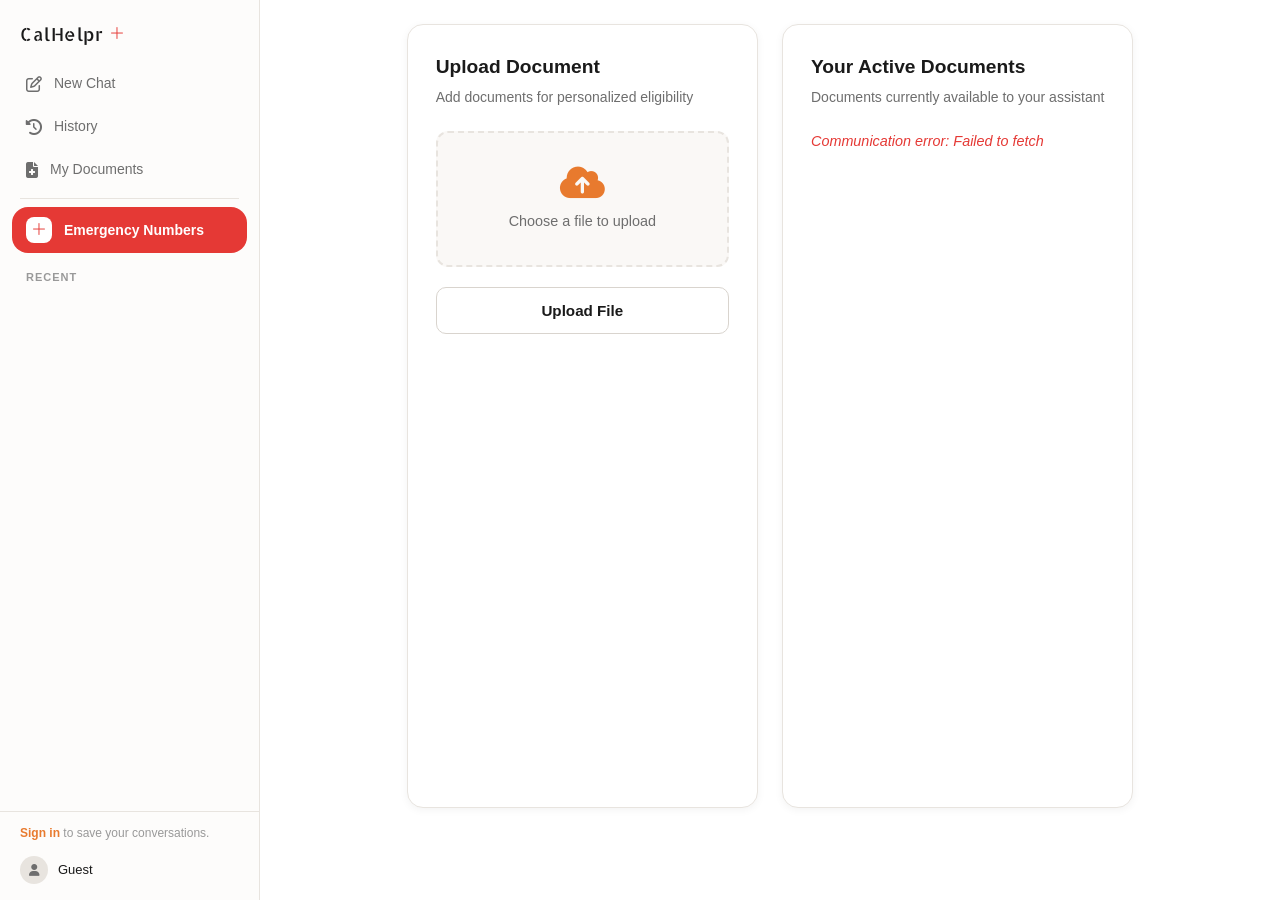
==== frontnd/documents.html @ 7130ef8a "add documents upload page" ====
<!DOCTYPE html>
<html lang="en-US">
<head>
    <meta charset="UTF-8">
    <meta name="viewport" content="width=device-width, initial-scale=1.0">
    <title>Chat History — Documents</title>
    <link rel="icon" type="image/png" href="favicon.png">
    <link rel="preconnect" href="https://fonts.googleapis.com">
    <link rel="preconnect" href="https://fonts.gstatic.com" crossorigin>
    <link href="https://fonts.googleapis.com/css2?family=Allerta+Stencil&display=swap" rel="stylesheet">
    <link rel="stylesheet" href="style.css">
    <link rel="stylesheet" href="https://cdnjs.cloudflare.com/ajax/libs/font-awesome/6.4.0/css/all.min.css">
    <link rel="stylesheet" href="https://cdn.jsdelivr.net/npm/bootstrap-icons/font/bootstrap-icons.css">
</head>
<body>
    <div class="app-container">
        <aside class="sidebar">
            <a href="index.html" class="sidebar-brand">
                <span class="brand-text">CalHelpr</span>
                <i class="bi bi-plus-lg brand-cross"></i>
            </a>

            <nav class="sidebar-nav">
                <a href="index.html" class="nav-item" id="nav-new-chat">
                    <i class="fa-regular fa-pen-to-square"></i>
                    <span>New Chat</span>
                </a>
                <a href="history.html" class="nav-item" id="nav-library">
                    <i class="fa-solid fa-clock-rotate-left"></i>
                    <span>History</span>
                </a>
                <a href="documents.html" class="nav-item" id="nav-documents">
                    <i class="fa-solid fa-file-medical"></i>
                    <span>My Documents</span>
                </a>
            </nav>

            <div class="sidebar-divider"></div>

            <nav class="sidebar-nav">
                <a href="emergency.html" class="nav-item nav-emergency active" id="nav-emergency-sidebar">
                    <div class="emergency-icon">
                        <i class="bi bi-plus-lg"></i>
                    </div>
                    <span>Emergency Numbers</span>
                </a>
            </nav>

            <div class="sidebar-content">
                <p class="sidebar-section-label">Recent</p>
                <div class="chat-list">
                    </div>
            </div>

            <div class="sidebar-footer">
                <p class="sidebar-signin-prompt" id="sidebar-signin-text">
                    <a href="login.html">Sign in</a> to save your conversations.
                </p>
                <div class="user-profile">
                    <div class="avatar"><i class="fa-solid fa-user"></i></div>
                    <span id="sidebar-name">Guest</span>
                </div>
            </div>
        </aside>

    <div class="app-container">
        <main class="documents-layout">
            <section class="doc-card">
                <h3>Upload Document</h3>
                <p class="subtitle">Add documents for personalized eligibility</p>
                
                <form id="uploadForm">
                    <div class="file-drop-zone">
                        <input type="file" id="fileInput" required>
                        <label for="fileInput" class="file-label">
                            <i class="fa-solid fa-cloud-arrow-up"></i>
                            <span>Choose a file to upload</span>
                        </label>
                    </div>
                    <button type="submit" class="btn-primary">Upload File</button>
                </form>
                <div id="uploadStatus"></div>
            </section>

            <section class="doc-card">
                <h3>Your Active Documents</h3>
                <p class="subtitle">Documents currently available to your assistant</p>
                <div id="fileListContainer">
                    <p class="loading-text">Loading file manager repository...</p>
                </div>
            </section>
        </main>

        <nav class="mobile-bottom-bar">
            <a href="index.html" class="bottom-bar-item" id="nav-chat">
                <i class="fa-regular fa-message"></i>
                <span>Chat</span>
            </a>
            <a href="emergency.html" class="bottom-bar-item emergency-mobile active" id="nav-emergency">
                <div class="emergency-icon-mobile">
                    <i class="bi bi-plus-lg"></i>
                </div>
                <span>Emergency</span>
            </a>
            <a href="history.html" class="bottom-bar-item" id="nav-history">
                <i class="fa-solid fa-clock-rotate-left"></i>
                <span>History</span>
            </a>
            <a href="documents.html" class="bottom-bar-item" id="nav-documents-mobile">
                <i class="fa-solid fa-file-medical"></i>
                <span>Docs</span>
            </a>
        </nav>
    </div>

    <script src="documents.js"></script>
</body>
</html>
---- frontnd/style.css ----
/* =============================================
   CaHelpr — Master Stylesheet
   Orange/Yellow/Red warm theme on white base.
   Aino Headline font loaded locally.
============================================= */

:root {
    --bg-color: #ffffff;
    --bg-secondary: #faf8f6;
    --sidebar-bg: #fdfcfb;
    --border-color: #e8e4df;
    --border-light: #f0ece8;
    --text-primary: #1a1a1a;
    --text-secondary: #6e6e6e;
    --text-muted: #999;
    --hover-bg: #f5f0eb;
    --emergency-bg: #e53935;
    --emergency-text: #ffffff;
    --emergency-hover: #d32f2f;
    --accent: #e87a2e;
    --accent-hover: #d46a1f;
    --accent-glow: rgba(232, 122, 46, 0.15);
    --accent-warm: #f5a623;
    --input-bg: #ffffff;
    --input-border: #d9d4ce;
    --shadow-sm: 0 2px 8px rgba(0,0,0,0.05);
    --shadow-md: 0 4px 12px rgba(0,0,0,0.07);
    --shadow-lg: 0 8px 30px rgba(0,0,0,0.09);
    --radius-sm: 8px;
    --radius-md: 16px;
    --radius-lg: 20px;
    --radius-xl: 24px;
    --radius-full: 50%;
    --clip-path-squircle: polygon(0px 32px,.078px 20.2712px,.3127px 16.0785px,.7058px 13.0122px,1.2605px 10.5458px,1.9817px 8.4842px,2.8766px 6.7314px,3.9554px 5.233px,5.233px 3.9554px,6.7314px 2.8766px,8.4842px 1.9817px,10.5458px 1.2605px,13.0122px .7058px,16.0785px .3127px,20.2712px .078px,32px 0px, calc(100% - 32px) 0px, calc(100% - 19.9074px) .0896px, calc(100% - 15.5906px) .3591px, calc(100% - 12.4422px) .8109px, calc(100% - 9.9208px) 1.4493px, calc(100% - 7.8262px) 2.2809px, calc(100% - 6.0604px) 3.3157px, calc(100% - 4.5682px) 4.5682px, calc(100% - 3.3157px) 6.0604px, calc(100% - 2.2809px) 7.8262px, calc(100% - 1.4493px) 9.9208px, calc(100% - .8109px) 12.4422px, calc(100% - .3591px) 15.5906px, calc(100% - .0896px) 19.9074px,100% 32px,100% calc(100% - 32px) , calc(100% - .0896px) calc(100% - 19.9074px) , calc(100% - .3591px) calc(100% - 15.5906px) , calc(100% - .8109px) calc(100% - 12.4422px) , calc(100% - 1.4493px) calc(100% - 9.9208px) , calc(100% - 2.2809px) calc(100% - 7.8262px) , calc(100% - 3.3157px) calc(100% - 6.0604px) , calc(100% - 4.5682px) calc(100% - 4.5682px) , calc(100% - 6.0604px) calc(100% - 3.3157px) , calc(100% - 7.8262px) calc(100% - 2.2809px) , calc(100% - 9.9208px) calc(100% - 1.4493px) , calc(100% - 12.4422px) calc(100% - .8109px) , calc(100% - 15.5906px) calc(100% - .3591px) , calc(100% - 19.9074px) calc(100% - .0896px) , calc(100% - 32px) 100%,32px 100%,19.9074px calc(100% - .0896px) ,15.5906px calc(100% - .3591px) ,12.4422px calc(100% - .8109px) ,9.9208px calc(100% - 1.4493px) ,7.8262px calc(100% - 2.2809px) ,6.0604px calc(100% - 3.3157px) ,4.5682px calc(100% - 4.5682px) ,3.3157px calc(100% - 6.0604px) ,2.2809px calc(100% - 7.8262px) ,1.4493px calc(100% - 9.9208px) ,.8109px calc(100% - 12.4422px) ,.3591px calc(100% - 15.5906px) ,.0896px calc(100% - 19.9074px) ,0px calc(100% - 32px) ,0px calc(100% - 32px) ,0px calc(92.3077% - 27.0769px) ,0px calc(84.6154% - 22.1538px) ,0px calc(76.9231% - 17.2308px) ,0px calc(69.2308% - 12.3077px) ,0px calc(61.5385% - 7.3846px) ,0px calc(53.8462% - 2.4615px) ,0px calc(46.1538% + 2.4615px) ,0px calc(38.4615% + 7.3846px) ,0px calc(30.7692% + 12.3077px) ,0px calc(23.0769% + 17.2308px) ,0px calc(15.3846% + 22.1538px) ,0px calc(7.6923% + 27.0769px) ,0px 32px);
    --bottom-bar-h: 68px;
    --safe-bottom: env(safe-area-inset-bottom, 0px);
    --font-brand: 'Allerta Stencil', Georgia, serif;
    --font-body: 'Inter', -apple-system, BlinkMacSystemFont, 'Segoe UI', Roboto, sans-serif;
}

/* ---------- Reset ---------- */
*,*::before,*::after{box-sizing:border-box;margin:0;padding:0}
html{-webkit-text-size-adjust:100%;-webkit-tap-highlight-color:transparent}
body{font-family:var(--font-body);background:var(--bg-color);color:var(--text-primary);display:flex;height:100vh;height:100dvh;overflow:hidden;line-height:1.5}
a{color:inherit;text-decoration:none}
button,input{font-family:inherit}
.hidden{display:none!important}

/* ---------- Brand ---------- */
.brand-text{font-family:var(--font-brand);font-size:18px;color:var(--text-primary);letter-spacing:0.5px}
.brand-cross{color:var(--emergency-bg);font-size:16px;font-weight:700;margin-left:4px}
.brand-text-lg{font-size:24px}
.brand-cross-lg{font-size:20px;margin-left:6px}

/* ---------- App Container ---------- */
.app-container{display:flex;width:100%;height:100%;position:relative}

/* ============================================
   SIDEBAR
============================================ */
.sidebar{width:260px;background:var(--sidebar-bg);border-right:1px solid var(--border-color);display:flex;flex-direction:column;flex-shrink:0}

.sidebar-brand{display:flex;align-items:center;padding:20px 20px 16px;gap:2px}

.sidebar-nav{display:flex;flex-direction:column;gap:2px;padding:0 12px}

.nav-item{display:flex;align-items:center;gap:12px;padding:10px 14px;border-radius:var(--radius-md);font-size:14px;font-weight:500;color:var(--text-secondary);cursor:pointer;transition:background .15s,color .15s}
.nav-item:hover{background:var(--hover-bg);color:var(--text-primary)}
.nav-item.active{color:var(--text-primary);font-weight:600}
.nav-item i:not(.bi){font-size:16px}

.nav-emergency{background:var(--emergency-bg);color:#fff;font-weight:600}
.nav-emergency:hover{background:var(--emergency-hover);color:#fff}
.nav-item.nav-emergency, .nav-item.nav-emergency:hover {color: #ffffff !important;}
.nav-item.nav-emergency .emergency-icon i,
.nav-item.nav-emergency.active .emergency-icon i,
.nav-item.nav-emergency .emergency-icon .bi,
.nav-item.nav-emergency.active .emergency-icon .bi {
    color: var(--emergency-bg) !important;
    display: inline-block !important;
    margin: 0 !important;
    padding: 0 !important;
}
.sidebar-divider{height:1px;background:var(--border-color);margin:8px 20px}

.sidebar-content{flex:1;overflow-y:auto;padding:4px 12px}

.sidebar-section-label{font-size:11px;font-weight:700;text-transform:uppercase;letter-spacing:1px;color:var(--text-muted);padding:12px 14px 4px}

.chat-list{display:flex;flex-direction:column;gap:2px}
.chat-item{display:flex;align-items:center;gap:12px;padding:9px 14px;border-radius:var(--radius-md);cursor:pointer;font-size:13px;color:var(--text-secondary);transition:background .15s;text-decoration:none}
.chat-item:hover{background:var(--hover-bg);color:var(--text-primary)}
.chat-item i{font-size:14px;flex-shrink:0}

.emergency-icon{display:flex;align-items:center;justify-content:center;width:26px;height:26px;background:#fff;color:var(--emergency-bg);border-radius:8px;font-size:16px;font-weight:700;flex-shrink:0}

.sidebar-footer{padding:12px 16px;border-top:1px solid var(--border-color);display:flex;flex-direction:column;gap:10px}
.sidebar-signin-prompt{font-size:12px;color:var(--text-muted);padding:0 4px}
.sidebar-signin-prompt a{color:var(--accent);font-weight:600}
.sidebar-signin-prompt a:hover{text-decoration:underline}

.user-profile{display:flex;align-items:center;gap:10px;font-size:13px;font-weight:500;color:var(--text-primary);padding:4px}
.avatar{width:28px;height:28px;background:var(--border-color);border-radius:var(--radius-full);display:flex;align-items:center;justify-content:center;color:var(--text-secondary);font-size:12px}

/* ============================================
   MAIN CONTENT & CHAT AREA FIXES
============================================ */
.main-content{flex:1;display:flex;flex-direction:column;position:relative;background:var(--bg-color);min-width:0;height:100vh;}

.top-bar{height:56px;display:flex;align-items:center;padding:0 20px;justify-content:space-between;flex-shrink:0}
.mobile-logo{display:none;align-items:center;gap:2px}
.spacer{flex:1}

.sign-in-btn{display:inline-flex;align-items:center;background:var(--accent);color:#fff;border:none;padding:8px 20px;border-radius:var(--radius-md);font-size:13px;font-weight:600;cursor:pointer;transition:background .2s;white-space:nowrap}
.sign-in-btn:hover{background:var(--accent-hover)}

.chat-area{flex:1;display:flex;flex-direction:column;align-items:center;justify-content:flex-start;padding:20px;max-width:800px;margin:0 auto;width:100%;height:calc(100vh - 56px);overflow:hidden;}
.welcome-text{font-size:28px;font-weight:700;margin-bottom:24px;color:var(--text-primary);text-align:center;line-height:1.3;flex-shrink:0;}

.chat-messages{flex: 1; width: 100%; max-width: 680px; overflow-y: auto; display: flex; flex-direction: column; gap: 1rem; margin-bottom: 1rem; padding-right: 6px;}

.input-container{width:100%;max-width:680px;margin-bottom:16px;flex-shrink:0;}

.input-box{display:flex;align-items:center;background:var(--input-bg);border-radius:28px;padding:6px 20px;box-shadow:var(--shadow-md);border:1px solid var(--border-color);transition:border-color .2s,box-shadow .2s}
.input-box:focus-within{border-color:var(--accent);box-shadow:0 4px 16px var(--accent-glow)}
.input-box input{flex:1;background:transparent;border:none;padding:14px 4px;font-size:15px;outline:none;color:var(--text-primary);min-width:0}
.input-box input::placeholder{color:#b5b0aa}

.suggestions{display:flex;flex-wrap:wrap;gap:10px;justify-content:center;margin-top:10px;flex-shrink:0;}
.suggestion-btn{background:var(--bg-color);border:none;padding:9px 16px;border-radius:var(--radius-md);font-size:13px;font-weight:500;color:var(--text-secondary);cursor:pointer;transition:all .2s;display:flex;align-items:center;gap:7px;box-shadow:inset 0 0 0 1px var(--border-color);white-space:nowrap}
.suggestion-btn:hover{background:var(--hover-bg);color:var(--text-primary);border-color:var(--input-border)}
.suggestion-btn i{color:var(--accent)}

.disclaimer{font-size:12px;color:var(--text-muted);margin-top:20px;text-align:center;width:100%;padding:0 20px;flex-shrink:0;}
.chat-item.active {
   background-color: var(--hover-bg);   
   color: var(--text-primary);
   font-weight: 500;
   border-left: 3px solid var(--accent);
}

/* ============================================
   MOBILE BOTTOM BAR
============================================ */
.mobile-bottom-bar{display:none;position:fixed;bottom:0;left:0;width:100%;background:var(--bg-color);border-top:1px solid var(--border-color);height:calc(var(--bottom-bar-h) + var(--safe-bottom));padding-bottom:var(--safe-bottom);justify-content:space-around;align-items:flex-end;z-index:100}

.bottom-bar-item{display:flex;flex-direction:column;align-items:center;justify-content:flex-end;gap:6px;color:var(--text-muted);font-size:12px;font-weight:500;flex:1;padding-bottom:12px;transition:color .2s;-webkit-tap-highlight-color:transparent;text-decoration:none}
.bottom-bar-item.active{color:var(--accent);font-weight:600}
.bottom-bar-item i:not(.bi){font-size:24px}

.emergency-mobile{color:var(--emergency-bg);font-weight:700}
.emergency-mobile.active{color:var(--emergency-bg)}
.emergency-icon-mobile{width:48px;height:48px;background:var(--emergency-bg);color:#fff;border-radius:var(--radius-md);display:flex;align-items:center;justify-content:center;box-shadow:0 4px 14px rgba(229,57,53,0.4)}
.emergency-icon-mobile .bi{font-size:24px;font-weight:700}

/* ============================================
   AUTH PAGES (Login & Signup)
============================================ */
.auth-body{display:flex;align-items:center;justify-content:center;background:linear-gradient(160deg,#fff8f0 0%,#fff4e8 40%,#f9f7f5 100%);min-height:100vh;min-height:100dvh;overflow-y:auto;padding:24px 20px}

.auth-wrapper{display:flex;flex-direction:column;align-items:center;width:100%;max-width:420px;gap:20px}
.auth-back-link{display:flex;align-items:center;gap:8px;align-self:flex-start;font-size:14px;font-weight:500;color:var(--text-secondary);transition:color .2s;padding:4px 0}
.auth-back-link:hover{color:var(--accent)}

.auth-card{width:100%;background:var(--bg-color);border-radius:var(--radius-md);box-shadow:var(--shadow-lg);padding:36px 32px;border:1px solid var(--border-color);animation:authIn .4s ease-out}
@keyframes authIn{from{opacity:0;transform:translateY(16px)}to{opacity:1;transform:translateY(0)}}

.auth-brand{text-align:center;margin-bottom:28px}
.auth-logo-row{display:flex;align-items:center;justify-content:center;gap:2px;margin-bottom:16px}
.auth-title{font-size:22px;font-weight:700;margin-bottom:4px;color:var(--text-primary)}
.auth-subtitle{font-size:14px;color:var(--text-secondary)}

.auth-form{display:flex;flex-direction:column;gap:18px}
.form-group{display:flex;flex-direction:column;gap:6px}
.form-label{font-size:13px;font-weight:600;color:var(--text-primary)}
.form-input-wrap{display:flex;align-items:center;border:none;border-radius:var(--radius-md);padding:2px 18px;gap:10px;background:var(--bg-color);box-shadow:inset 0 0 0 1px var(--border-color);transition:box-shadow .2s}
.form-input-wrap:focus-within{box-shadow:inset 0 0 0 1px var(--accent), 0 0 0 3px var(--accent-glow)}
.form-icon{color:var(--text-muted);font-size:14px;flex-shrink:0}
.form-input{flex:1;border:none;outline:none;padding:12px 0;font-size:14px;background:transparent;color:var(--text-primary);min-width:0}
.form-input::placeholder{color:#b5b0aa}

.form-toggle-pw{background:transparent;border:none;cursor:pointer;color:var(--text-muted);font-size:15px;display:flex;align-items:center;padding:6px;transition:color .2s;flex-shrink:0}
.form-toggle-pw:hover{color:var(--text-primary)}

.form-options{display:flex;justify-content:space-between;align-items:center;font-size:13px;flex-wrap:wrap;gap:8px}
.form-checkbox-label{display:flex;align-items:center;gap:8px;cursor:pointer;color:var(--text-secondary);user-select:none;font-size:13px;line-height:1.4}
.form-checkbox{display:none}
.form-checkbox-custom{width:18px;height:18px;border:2px solid var(--input-border);border-radius:4px;display:flex;align-items:center;justify-content:center;transition:background .2s,border-color .2s;flex-shrink:0}
.form-checkbox:checked+.form-checkbox-custom{background:var(--accent);border-color:var(--accent)}
.form-checkbox:checked+.form-checkbox-custom::after{content:'✓';color:#fff;font-size:12px;font-weight:700;line-height:1}

.form-link{color:var(--accent);font-weight:500;transition:color .2s}
.form-link:hover{color:var(--accent-hover);text-decoration:underline}

.auth-submit-btn{width:100%;padding:14px;background:var(--accent);color:#fff;border:none;border-radius:var(--radius-md);font-size:15px;font-weight:600;cursor:pointer;transition:background .2s,transform .15s;letter-spacing:.3px}
.auth-submit-btn:hover{background:var(--accent-hover);transform:translateY(-1px)}
.auth-submit-btn:active{transform:translateY(0);opacity:.85}

.auth-switch-text{text-align:center;font-size:13px;color:var(--text-secondary);margin-top:20px}
.auth-footer-text{font-size:12px;color:var(--text-muted)}

/* ============================================
   HISTORY PAGE
============================================ */
.history-page{flex:1;display:flex;flex-direction:column;overflow-y:auto;padding:0 24px 24px}
.history-search-wrap{position:sticky;top:0;background:var(--bg-color);padding:14px 0;z-index:10}
.history-search-box{display:flex;align-items:center;background:var(--bg-secondary);border:1px solid var(--border-color);border-radius:30px;padding:10px 18px;gap:10px;max-width:600px;margin:0 auto;transition:border-color .2s,box-shadow .2s}
.history-search-box:focus-within{border-color:var(--accent);box-shadow:0 0 0 3px var(--accent-glow);background:var(--bg-color)}
.history-search-icon{color:var(--text-muted);font-size:14px;flex-shrink:0}
.history-search-input{flex:1;border:none;outline:none;background:transparent;font-size:14px;color:var(--text-primary);min-width:0}
.history-search-input::placeholder{color:#b5b0aa}

.history-list{max-width:600px;margin:0 auto;width:100%;display:flex;flex-direction:column;gap:4px}
.history-date-group{margin-bottom:4px}
.history-date-label{font-size:11px;font-weight:700;text-transform:uppercase;letter-spacing:1px;color:var(--text-muted);padding:14px 4px 6px}

.history-item{display:flex;align-items:center;gap:12px;padding:12px 14px;border-radius:var(--radius-md);cursor:pointer;transition:background .15s;text-decoration:none;color:inherit}
.history-item:hover{background:var(--hover-bg)}
.history-item:active{background:var(--border-color)}
.history-item-icon{flex-shrink:0;width:36px;height:36px;border-radius:var(--radius-sm);background:var(--bg-secondary);border:1px solid var(--border-light);display:flex;align-items:center;justify-content:center;color:var(--text-muted);font-size:15px}
.history-item-body{flex:1;min-width:0;display:flex;flex-direction:column;gap:2px}
.history-item-title{font-size:14px;font-weight:600;color:var(--text-primary);white-space:nowrap;overflow:hidden;text-overflow:ellipsis}
.history-item-preview{font-size:12px;color:var(--text-muted);white-space:nowrap;overflow:hidden;text-overflow:ellipsis}
.history-item-time{flex-shrink:0;font-size:11px;color:var(--text-muted);white-space:nowrap}

/* ============================================
   EMERGENCY PAGE
============================================ */
.emergency-page{flex:1;display:flex;flex-direction:column;overflow-y:auto;padding:24px;max-width:800px;margin:0 auto;width:100%}
.emergency-header{margin-bottom:24px;text-align:center}
.emergency-title{font-size:24px;font-weight:700;color:var(--emergency-hover);margin-bottom:8px}
.emergency-subtitle{font-size:14px;color:var(--text-secondary)}

.emergency-grid{display:flex;flex-direction:column;gap:12px}
.emergency-card{background:var(--bg-color);border:none;border-radius:var(--radius-md);overflow:hidden;transition:all .2s;box-shadow:inset 0 0 0 1px var(--border-color)}
.emergency-card:hover{box-shadow:inset 0 0 0 1px var(--input-border)}
.emergency-card.expanded{box-shadow:inset 0 0 0 1px var(--emergency-bg);background:var(--bg-color)}

.emergency-card-header{display:flex;align-items:center;padding:16px 20px;gap:16px;cursor:pointer;user-select:none;background:transparent}
.emergency-card-icon{width:42px;height:42px;border-radius:var(--radius-sm);display:flex;align-items:center;justify-content:center;font-size:18px;color:#fff;flex-shrink:0}
.general-icon{background:linear-gradient(135deg, #e53935, #c62828)}
.mental-icon{background:linear-gradient(135deg, var(--accent), var(--accent-warm))}
.poison-icon{background:linear-gradient(135deg, #f5a623, #f57f17)}
.non-icon{background:linear-gradient(135deg, #ffb300, #ff8f00)}
.violence-icon{background:linear-gradient(135deg, #e64a19, #bf360c)}
.substance-icon{background:linear-gradient(135deg, #f4511e, #d84315)}

.emergency-card-title{flex:1;font-size:16px;font-weight:600;color:var(--text-primary)}
.emergency-card-arrow{color:var(--text-muted);font-size:14px;transition:transform .3s}
.emergency-card.expanded .emergency-card-arrow{transform:rotate(180deg)}

.emergency-card-body{display:none;padding:0 20px 20px 20px;border-top:1px solid var(--border-color);margin-top:0;padding-top:16px;background:transparent}
.emergency-card.expanded .emergency-card-body{display:block;animation:fadeIn .3s ease-out}
@keyframes fadeIn{from{opacity:0;transform:translateY(-5px)}to{opacity:1;transform:translateY(0)}}

.emergency-card-desc{font-size:14px;color:var(--text-secondary);margin-bottom:16px;line-height:1.5}
.emergency-call-btn{display:inline-flex;align-items:center;justify-content:center;gap:8px;background:linear-gradient(135deg, var(--emergency-bg), var(--accent));color:#fff;padding:12px 24px;border-radius:var(--radius-md);font-size:15px;font-weight:600;text-decoration:none;transition:opacity .2s,transform .15s;width:100%;box-shadow:var(--shadow-sm)}
.emergency-call-btn:hover{opacity:.92;transform:translateY(-1px)}
.emergency-call-btn:active{transform:translateY(0);opacity:.85}
/* ============================================
   RESPONSIVE
============================================ */
@media(max-width:768px){
    .sidebar{display:none}
    .mobile-logo{display:flex}
    .mobile-bottom-bar{display:flex}
    .main-content{padding-bottom:calc(var(--bottom-bar-h) + var(--safe-bottom)); height: 100vh;}
    .top-bar{height:60px;padding:0 20px}
    .sign-in-btn{padding:8px 20px;font-size:14px}
    
    .chat-area{
        padding: 15px;
        justify-content: flex-start;
        height: calc(100vh - 60px - var(--bottom-bar-h) - var(--safe-bottom));
    }
    
    .welcome-text{font-size:24px;margin-bottom:16px;padding:0 12px}
    .input-box{padding:6px 18px;border-radius:28px}
    .input-box input{padding:14px 4px;font-size:16px}
    .suggestions{gap:8px;margin-top:12px}
    .suggestion-btn{padding:10px 14px;font-size:13px;gap:6px}
    .disclaimer{margin-top:16px;font-size:11px}
    .history-page{padding:0 16px calc(var(--bottom-bar-h) + var(--safe-bottom) + 8px)}
    .history-search-wrap{padding:12px 0}
    .history-search-box{padding:10px 16px}
    .history-item{padding:14px 12px;gap:12px}
    .history-item-icon{width:40px;height:40px;font-size:16px}
    .history-item-title{font-size:15px}
    .history-item-preview{font-size:13px}
    .history-item-time{font-size:12px}
    .brand-text{font-size:20px}
    .brand-cross{font-size:18px}
    .auth-body{padding:20px 16px}
    .auth-wrapper{gap:16px}
    .auth-card{padding:32px 24px}
    .auth-brand{margin-bottom:24px}
    .auth-form{gap:16px}
    
    .emergency-page{padding:16px 16px calc(var(--bottom-bar-h) + var(--safe-bottom) + 16px)}
    .emergency-title{font-size:22px}
    .emergency-card-header{padding:14px 16px;gap:12px}
    .emergency-card-icon{width:36px;height:36px;font-size:16px}
    .emergency-card-title{font-size:15px}
    .emergency-card-body{padding:0 16px 16px 16px}
    .emergency-call-btn{padding:14px;font-size:16px}
}

@media(max-width:420px){
    .welcome-text{font-size:22px;margin-bottom:16px}
    .suggestion-btn{padding:8px 12px;font-size:12px}
    .auth-card{padding:28px 20px;border-radius:var(--radius-md)}
    .auth-title{font-size:20px}
    .auth-subtitle{font-size:14px}
    .form-input{font-size:16px;padding:12px 0}
    .auth-submit-btn{padding:14px;font-size:15px}
}

/* =============================================
   Documents Workspace Layout
============================================= */
.documents-layout {
   display: grid;
   grid-template-columns: repeat(auto-fit, minmax(300px, 1fr));
   gap: 24px;
   max-width: 1000px;
   margin: 0 auto;
   padding: 24px 20px calc(var(--bottom-bar-h) + var(--safe-bottom) + 24px);
}

.doc-card {
   background: var(--bg-color);
   border: 1px solid var(--border-color);
   border-radius: 16px;
   padding: 28px;
   box-shadow: var(--shadow-sm);
}

.doc-card h3 {
   margin: 0 0 6px 0;
   color: var(--text-primary);
   font-size: 1.2rem;
   font-weight: 600;
}

.doc-card .subtitle {
   margin: 0 0 24px 0;
   color: var(--text-secondary);
   font-size: 0.875rem;
   line-height: 1.4;
}

.file-drop-zone {
   position: relative;
   border: 2px dashed var(--border-color);
   background: var(--bg-secondary);
   border-radius: 12px;
   padding: 32px 20px;
   text-align: center;
   margin-bottom: 20px;
   transition: border-color 0.2s ease, background-color 0.2s ease;
}

.file-drop-zone:hover {
   border-color: var(--accent);
   background: var(--hover-bg);
}

.file-drop-zone input[type="file"] {
   position: absolute;
   width: 100%;
   height: 100%;
   top: 0;
   left: 0;
   opacity: 0;
   cursor: pointer;
}

.file-label {
   display: flex;
   flex-direction: column;
   align-items: center;
   gap: 10px;
   color: var(--text-secondary);
   cursor: pointer;
}

.file-label i {
   font-size: 2.25rem;
   color: var(--accent);
}

.file-label span {
   font-size: 0.9rem;
   font-weight: 500;
}

.btn-primary {
   background: transparent;
   color: var(--text-primary);
   border: 1px solid var(--input-border);
   padding: 14px;
   border-radius: 10px;
   width: 100%;
   font-size: 0.95rem;
   cursor: pointer;
   font-weight: 600;
   transition: background-color 0.2s ease, border-color 0.2s ease, box-shadow 0.2s ease;
}

.btn-primary:hover {
   background: var(--hover-bg);
   border-color: var(--border-color);
}

.btn-primary:focus-visible {
   outline: 2px solid var(--accent);
   box-shadow: var(--accent-glow);
}

.file-item {
   display: flex;
   align-items: center;
   gap: 14px;
   padding: 14px 18px;
   background: var(--bg-secondary);
   border: 1px solid var(--border-light);
   border-radius: 10px;
   margin-bottom: 12px;
   transition: border-color 0.2s ease;
}

.file-item:hover {
   border-color: var(--border-color);
}

.file-item i {
   color: var(--accent);
   font-size: 1.15rem;
}

.file-name {
   flex: 1;
   font-weight: 500;
   font-size: 0.925rem;
   color: var(--text-primary);
   word-break: break-all;
}

#uploadStatus {
   margin-top: 14px;
   font-weight: 600;
   font-size: 0.9rem;
}

.loading-text, 
.empty-text {
   color: var(--text-muted);
   font-style: italic;
   font-size: 0.9rem;
   margin: 8px 0;
}

@media (max-width: 768px) {
   .documents-layout {
       grid-template-columns: 1fr;
       gap: 16px;
       padding: 16px 16px calc(var(--bottom-bar-h) + var(--safe-bottom) + 16px);
   }
   
   .doc-card {
       padding: 20px;
   }
}
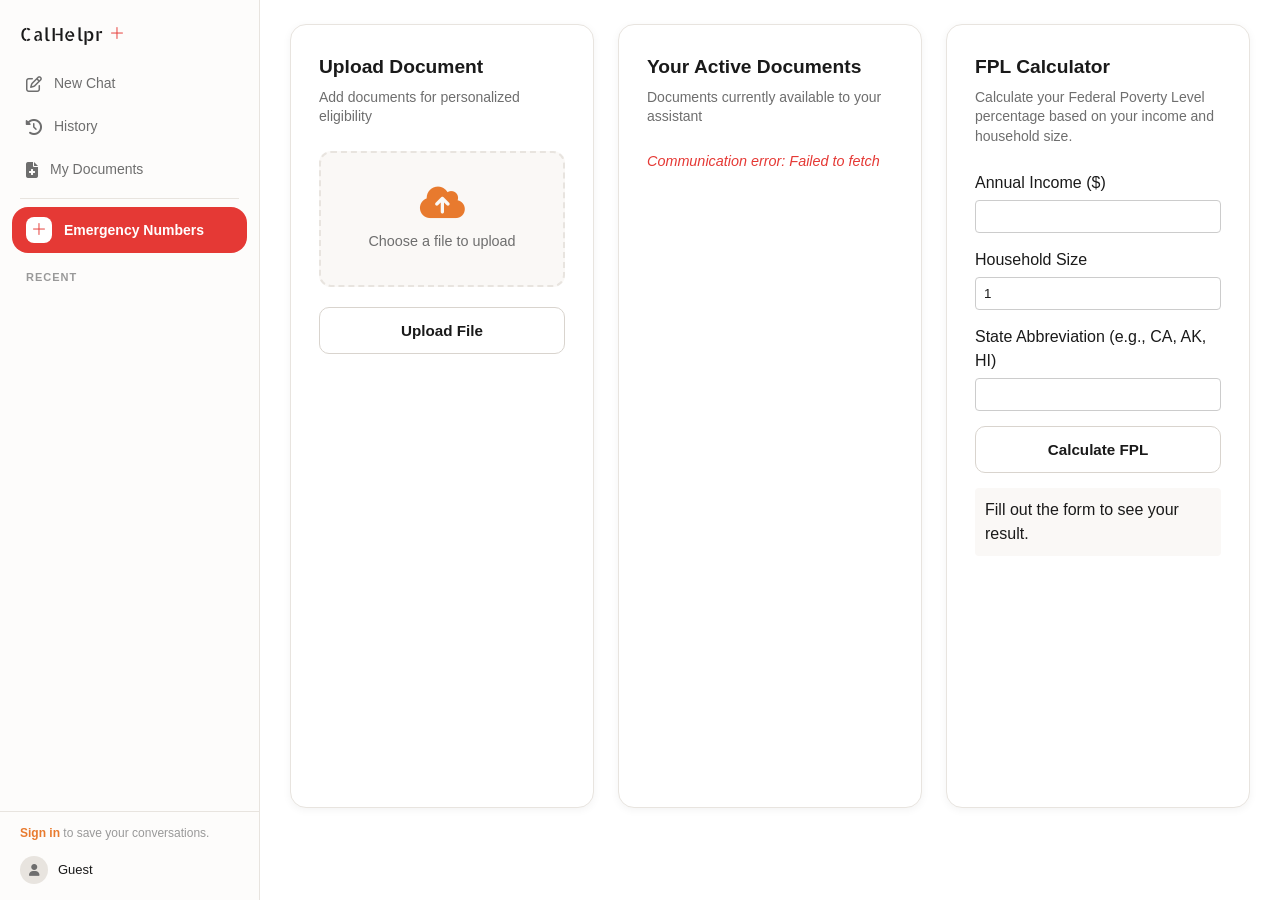
==== commit 82dfcde7: "merged?" ====
--- a/frontnd/documents.html
+++ b/frontnd/documents.html
@@ -89,6 +89,29 @@
                     <p class="loading-text">Loading file manager repository...</p>
                 </div>
             </section>
+
+            <section class="doc-card">
+                <h3>FPL Calculator</h3>
+                <p class="subtitle">Calculate your Federal Poverty Level percentage based on your income and household size.</p>
+                <form id="fplForm" onsubmit="calculateFPL(event)">
+                    <div style="margin-bottom: 15px;">
+                        <label for="fplIncome" style="display:block; margin-bottom:5px;">Annual Income ($)</label>
+                        <input type="number" id="fplIncome" required style="width:100%; padding:8px; border-radius:4px; border:1px solid #ccc; background:var(--bg-primary); color:var(--text-primary);">
+                    </div>
+                    <div style="margin-bottom: 15px;">
+                        <label for="fplHousehold" style="display:block; margin-bottom:5px;">Household Size</label>
+                        <input type="number" id="fplHousehold" required min="1" value="1" style="width:100%; padding:8px; border-radius:4px; border:1px solid #ccc; background:var(--bg-primary); color:var(--text-primary);">
+                    </div>
+                    <div style="margin-bottom: 15px;">
+                        <label for="fplState" style="display:block; margin-bottom:5px;">State Abbreviation (e.g., CA, AK, HI)</label>
+                        <input type="text" id="fplState" style="width:100%; padding:8px; border-radius:4px; border:1px solid #ccc; background:var(--bg-primary); color:var(--text-primary);">
+                    </div>
+                    <button type="submit" class="btn-primary">Calculate FPL</button>
+                </form>
+                <div id="fplResult" style="margin-top: 15px; padding: 10px; background:var(--bg-secondary); border-radius: 4px;">
+                    Fill out the form to see your result.
+                </div>
+            </section>
         </main>
 
         <nav class="mobile-bottom-bar">
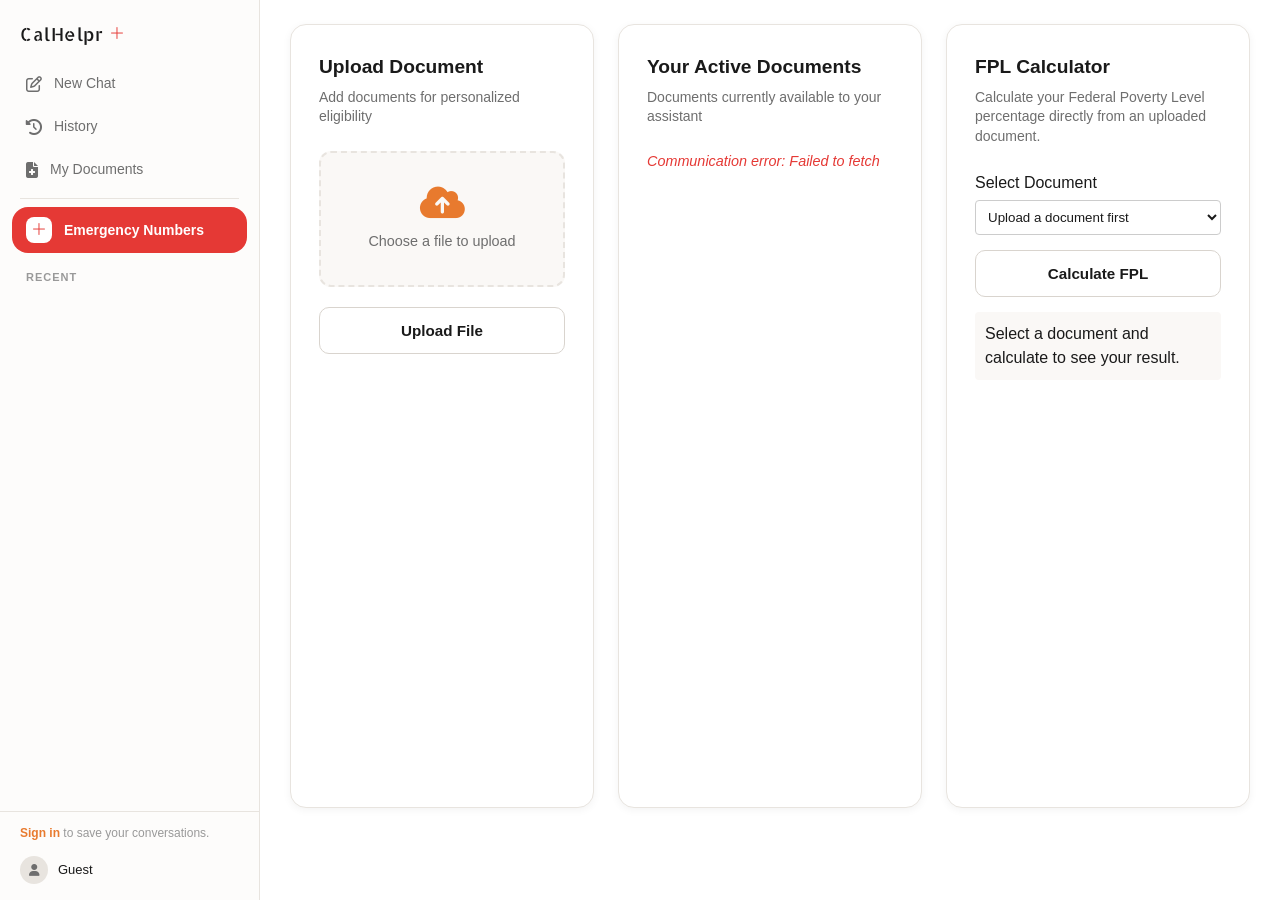
==== commit 09b221dc: "fixed things" ====
--- a/frontnd/documents.html
+++ b/frontnd/documents.html
@@ -92,24 +92,18 @@
 
             <section class="doc-card">
                 <h3>FPL Calculator</h3>
-                <p class="subtitle">Calculate your Federal Poverty Level percentage based on your income and household size.</p>
-                <form id="fplForm" onsubmit="calculateFPL(event)">
+                <p class="subtitle">Calculate your Federal Poverty Level percentage directly from an uploaded document.</p>
+                <form id="fplForm" onsubmit="calculateFPLFromDoc(event)">
                     <div style="margin-bottom: 15px;">
-                        <label for="fplIncome" style="display:block; margin-bottom:5px;">Annual Income ($)</label>
-                        <input type="number" id="fplIncome" required style="width:100%; padding:8px; border-radius:4px; border:1px solid #ccc; background:var(--bg-primary); color:var(--text-primary);">
-                    </div>
-                    <div style="margin-bottom: 15px;">
-                        <label for="fplHousehold" style="display:block; margin-bottom:5px;">Household Size</label>
-                        <input type="number" id="fplHousehold" required min="1" value="1" style="width:100%; padding:8px; border-radius:4px; border:1px solid #ccc; background:var(--bg-primary); color:var(--text-primary);">
-                    </div>
-                    <div style="margin-bottom: 15px;">
-                        <label for="fplState" style="display:block; margin-bottom:5px;">State Abbreviation (e.g., CA, AK, HI)</label>
-                        <input type="text" id="fplState" style="width:100%; padding:8px; border-radius:4px; border:1px solid #ccc; background:var(--bg-primary); color:var(--text-primary);">
+                        <label for="fplDocSelect" style="display:block; margin-bottom:5px;">Select Document</label>
+                        <select id="fplDocSelect" required style="width:100%; padding:8px; border-radius:4px; border:1px solid #ccc; background:var(--bg-primary); color:var(--text-primary);">
+                            <option value="">Upload a document first</option>
+                        </select>
                     </div>
                     <button type="submit" class="btn-primary">Calculate FPL</button>
                 </form>
                 <div id="fplResult" style="margin-top: 15px; padding: 10px; background:var(--bg-secondary); border-radius: 4px;">
-                    Fill out the form to see your result.
+                    Select a document and calculate to see your result.
                 </div>
             </section>
         </main>
